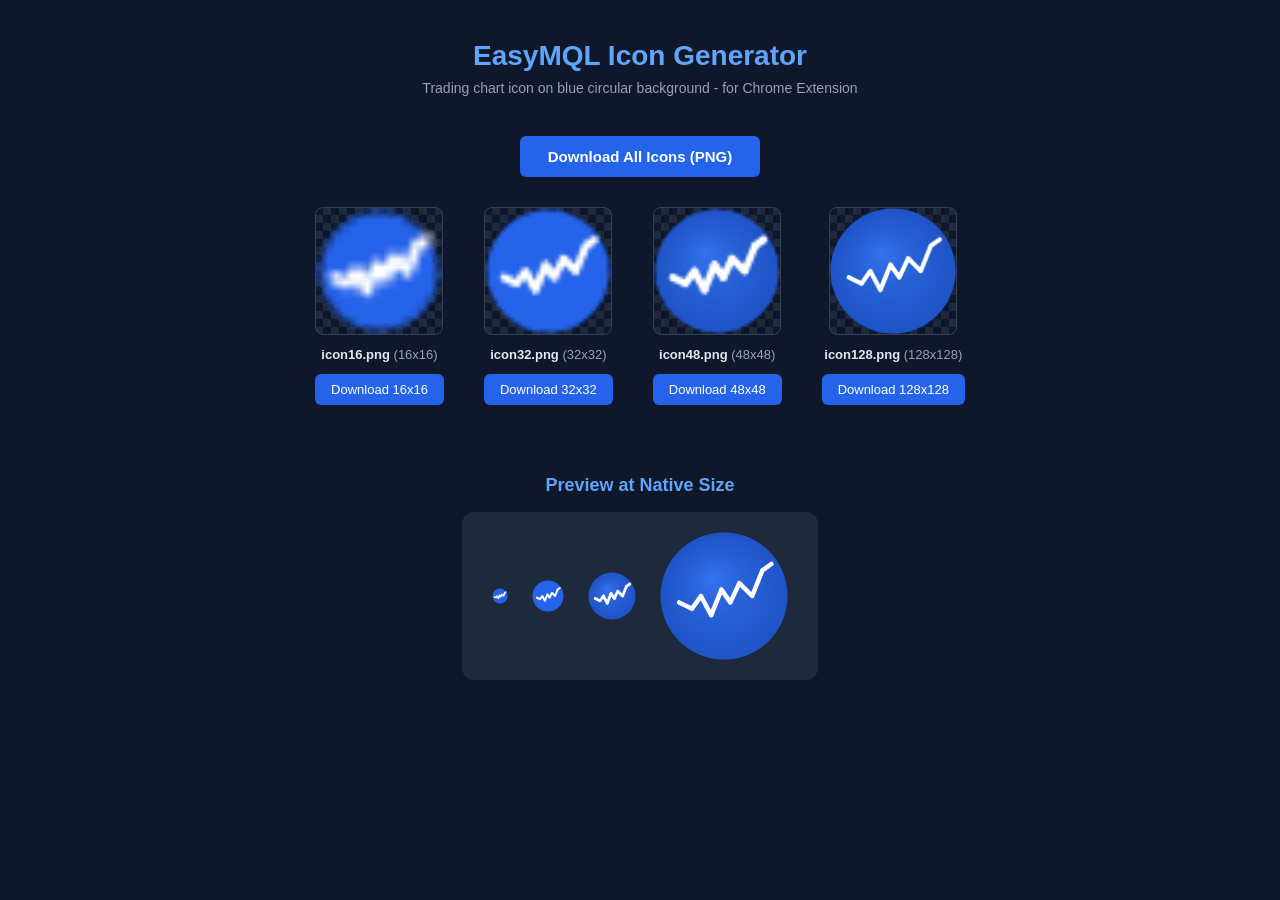
==== chrome-extension/icons/icon-generator.html @ ea66d167 "Add Chrome extension for Trading Assistant Complete Google Chrome extension (Manifest V3) with:  - C" ====
<!DOCTYPE html>
<html lang="en">
<head>
    <meta charset="UTF-8">
    <meta name="viewport" content="width=device-width, initial-scale=1.0">
    <title>EasyMQL Icon Generator</title>
    <style>
        * { margin: 0; padding: 0; box-sizing: border-box; }
        body {
            font-family: -apple-system, BlinkMacSystemFont, 'Segoe UI', Roboto, sans-serif;
            background: #0f172a;
            color: #e2e8f0;
            padding: 40px;
            display: flex;
            flex-direction: column;
            align-items: center;
            min-height: 100vh;
        }
        h1 {
            font-size: 28px;
            margin-bottom: 8px;
            color: #60a5fa;
        }
        .subtitle {
            color: #94a3b8;
            margin-bottom: 40px;
            font-size: 14px;
        }
        .icons-grid {
            display: flex;
            gap: 40px;
            align-items: flex-end;
            flex-wrap: wrap;
            justify-content: center;
            margin-bottom: 40px;
        }
        .icon-item {
            display: flex;
            flex-direction: column;
            align-items: center;
            gap: 12px;
        }
        .icon-item canvas {
            border: 1px solid #334155;
            border-radius: 8px;
            background: repeating-conic-gradient(#1e293b 0% 25%, #0f172a 0% 50%) 50% / 16px 16px;
        }
        .icon-label {
            font-size: 13px;
            color: #94a3b8;
        }
        .icon-label strong {
            color: #e2e8f0;
        }
        button {
            background: #2563eb;
            color: white;
            border: none;
            padding: 8px 16px;
            border-radius: 6px;
            cursor: pointer;
            font-size: 13px;
            transition: background 0.15s;
        }
        button:hover { background: #1d4ed8; }
        .download-all {
            padding: 12px 28px;
            font-size: 15px;
            font-weight: 600;
            margin-bottom: 30px;
        }
        .preview-section {
            margin-top: 30px;
            text-align: center;
        }
        .preview-section h2 {
            font-size: 18px;
            color: #60a5fa;
            margin-bottom: 16px;
        }
        .preview-row {
            display: flex;
            gap: 24px;
            justify-content: center;
            align-items: center;
            background: #1e293b;
            padding: 20px 30px;
            border-radius: 12px;
        }
        .preview-row img {
            image-rendering: pixelated;
        }
    </style>
</head>
<body>
    <h1>EasyMQL Icon Generator</h1>
    <p class="subtitle">Trading chart icon on blue circular background - for Chrome Extension</p>

    <button class="download-all" onclick="downloadAll()">Download All Icons (PNG)</button>

    <div class="icons-grid" id="iconsGrid"></div>

    <div class="preview-section">
        <h2>Preview at Native Size</h2>
        <div class="preview-row" id="previewRow"></div>
    </div>

    <script>
        const SIZES = [16, 32, 48, 128];

        // Chart polyline points (normalized 0..1 coordinates)
        const CHART_POINTS = [
            [0.15, 0.55],
            [0.25, 0.60],
            [0.32, 0.50],
            [0.40, 0.65],
            [0.48, 0.45],
            [0.55, 0.55],
            [0.62, 0.40],
            [0.72, 0.50],
            [0.80, 0.30],
            [0.87, 0.25],
        ];

        function drawIcon(canvas, size) {
            canvas.width = size;
            canvas.height = size;
            const ctx = canvas.getContext('2d');

            // Clear
            ctx.clearRect(0, 0, size, size);

            // Draw blue circle background
            ctx.beginPath();
            ctx.arc(size / 2, size / 2, size / 2 - 0.5, 0, Math.PI * 2);
            ctx.fillStyle = '#2563eb';
            ctx.fill();

            // Subtle inner shadow / gradient for depth
            if (size >= 48) {
                const grad = ctx.createRadialGradient(
                    size * 0.4, size * 0.35, 0,
                    size / 2, size / 2, size / 2
                );
                grad.addColorStop(0, 'rgba(96, 165, 250, 0.25)');
                grad.addColorStop(1, 'rgba(0, 0, 0, 0.15)');
                ctx.beginPath();
                ctx.arc(size / 2, size / 2, size / 2 - 0.5, 0, Math.PI * 2);
                ctx.fillStyle = grad;
                ctx.fill();
            }

            // Scale chart points
            const scaledPoints = CHART_POINTS.map(([x, y]) => [x * size, y * size]);

            // Determine line width
            let lineWidth;
            if (size <= 16) lineWidth = 1.5;
            else if (size <= 32) lineWidth = 2.0;
            else if (size <= 48) lineWidth = 2.8;
            else lineWidth = 4.5;

            // Draw chart polyline
            ctx.beginPath();
            ctx.moveTo(scaledPoints[0][0], scaledPoints[0][1]);
            for (let i = 1; i < scaledPoints.length; i++) {
                ctx.lineTo(scaledPoints[i][0], scaledPoints[i][1]);
            }
            ctx.strokeStyle = 'white';
            ctx.lineWidth = lineWidth;
            ctx.lineCap = 'round';
            ctx.lineJoin = 'round';
            ctx.stroke();

            // Draw dot markers on larger sizes
            if (size >= 48) {
                const dotRadius = lineWidth * 0.45;
                scaledPoints.forEach(([x, y]) => {
                    ctx.beginPath();
                    ctx.arc(x, y, dotRadius, 0, Math.PI * 2);
                    ctx.fillStyle = 'white';
                    ctx.fill();
                });
            }
        }

        function downloadCanvas(canvas, filename) {
            const link = document.createElement('a');
            link.download = filename;
            link.href = canvas.toDataURL('image/png');
            link.click();
        }

        function downloadAll() {
            SIZES.forEach(size => {
                const canvas = document.getElementById(`canvas-${size}`);
                setTimeout(() => downloadCanvas(canvas, `icon${size}.png`), size * 2);
            });
        }

        // Build the UI
        const grid = document.getElementById('iconsGrid');
        const previewRow = document.getElementById('previewRow');

        SIZES.forEach(size => {
            // Create display canvas (scaled up for visibility)
            const displaySize = Math.max(size, 128);
            const item = document.createElement('div');
            item.className = 'icon-item';

            const canvas = document.createElement('canvas');
            canvas.id = `canvas-${size}`;
            canvas.style.width = displaySize + 'px';
            canvas.style.height = displaySize + 'px';
            drawIcon(canvas, size);

            const label = document.createElement('div');
            label.className = 'icon-label';
            label.innerHTML = `<strong>icon${size}.png</strong> (${size}x${size})`;

            const btn = document.createElement('button');
            btn.textContent = `Download ${size}x${size}`;
            btn.onclick = () => downloadCanvas(canvas, `icon${size}.png`);

            item.appendChild(canvas);
            item.appendChild(label);
            item.appendChild(btn);
            grid.appendChild(item);

            // Native-size preview
            const previewCanvas = document.createElement('canvas');
            drawIcon(previewCanvas, size);
            previewCanvas.style.width = size + 'px';
            previewCanvas.style.height = size + 'px';
            previewRow.appendChild(previewCanvas);
        });
    </script>
</body>
</html>
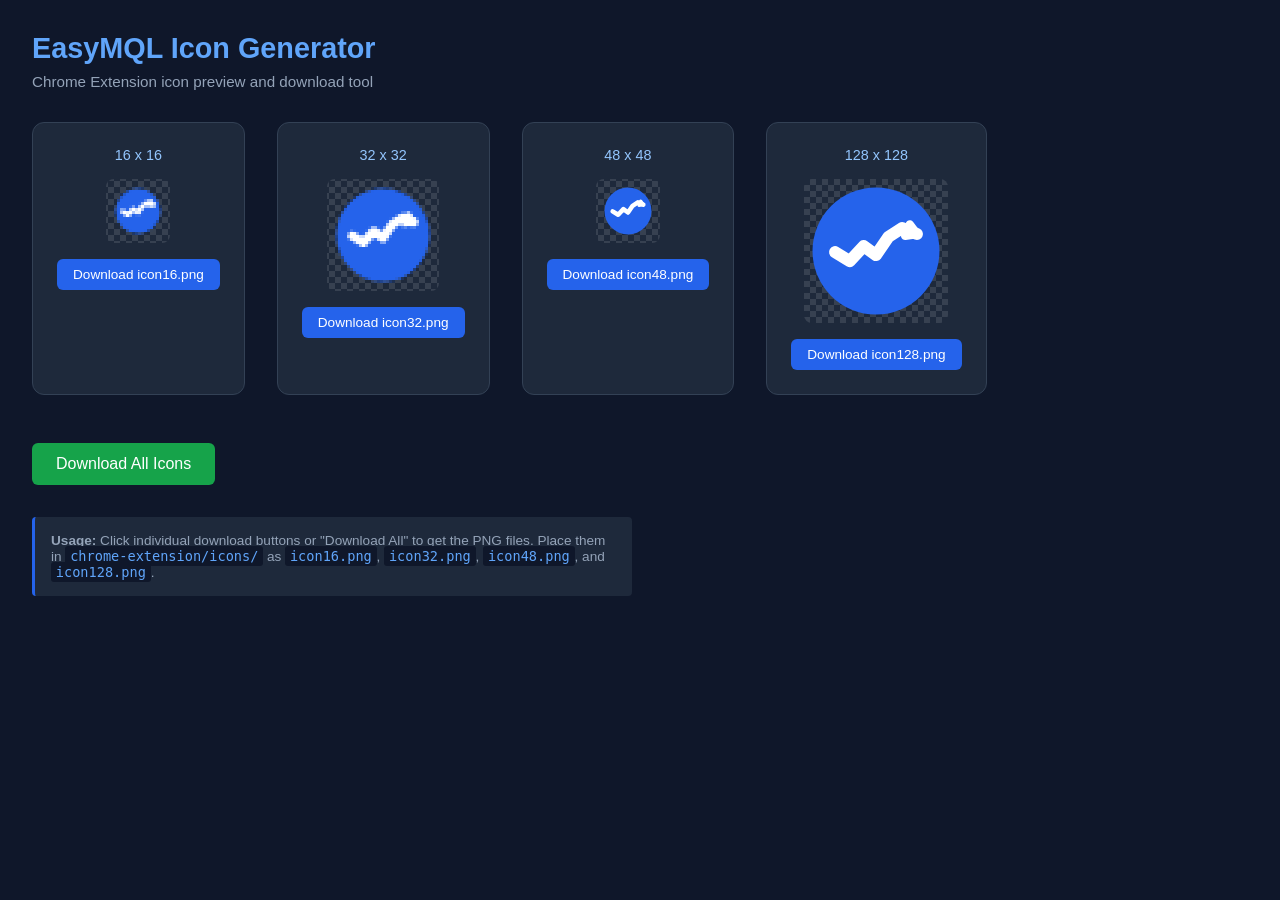
==== commit c974b387: "Regenerate extension icons with improved anti-aliasing Updated PNG icons with proper alpha-blended a" ====
--- a/chrome-extension/icons/icon-generator.html
+++ b/chrome-extension/icons/icon-generator.html
@@ -10,230 +10,247 @@
             font-family: -apple-system, BlinkMacSystemFont, 'Segoe UI', Roboto, sans-serif;
             background: #0f172a;
             color: #e2e8f0;
-            padding: 40px;
+            padding: 2rem;
+            min-height: 100vh;
+        }
+        h1 {
+            font-size: 1.8rem;
+            margin-bottom: 0.5rem;
+            color: #60a5fa;
+        }
+        .subtitle {
+            color: #94a3b8;
+            margin-bottom: 2rem;
+            font-size: 0.95rem;
+        }
+        .icons-grid {
+            display: flex;
+            flex-wrap: wrap;
+            gap: 2rem;
+            margin-bottom: 2rem;
+        }
+        .icon-card {
+            background: #1e293b;
+            border: 1px solid #334155;
+            border-radius: 12px;
+            padding: 1.5rem;
             display: flex;
             flex-direction: column;
             align-items: center;
-            min-height: 100vh;
-        }
-        h1 {
-            font-size: 28px;
-            margin-bottom: 8px;
-            color: #60a5fa;
-        }
-        .subtitle {
-            color: #94a3b8;
-            margin-bottom: 40px;
-            font-size: 14px;
-        }
-        .icons-grid {
+            gap: 1rem;
+        }
+        .icon-card h3 {
+            color: #93c5fd;
+            font-size: 0.9rem;
+            font-weight: 500;
+        }
+        .canvas-wrapper {
+            background: repeating-conic-gradient(#374151 0% 25%, #1e293b 0% 50%) 50% / 12px 12px;
+            border-radius: 8px;
+            padding: 8px;
             display: flex;
-            gap: 40px;
-            align-items: flex-end;
-            flex-wrap: wrap;
+            align-items: center;
             justify-content: center;
-            margin-bottom: 40px;
-        }
-        .icon-item {
-            display: flex;
-            flex-direction: column;
-            align-items: center;
-            gap: 12px;
-        }
-        .icon-item canvas {
-            border: 1px solid #334155;
-            border-radius: 8px;
-            background: repeating-conic-gradient(#1e293b 0% 25%, #0f172a 0% 50%) 50% / 16px 16px;
-        }
-        .icon-label {
-            font-size: 13px;
-            color: #94a3b8;
-        }
-        .icon-label strong {
-            color: #e2e8f0;
-        }
-        button {
+        }
+        canvas {
+            display: block;
+            image-rendering: pixelated;
+        }
+        .preview-large canvas {
+            image-rendering: auto;
+        }
+        .btn {
             background: #2563eb;
             color: white;
             border: none;
-            padding: 8px 16px;
+            padding: 0.5rem 1rem;
             border-radius: 6px;
             cursor: pointer;
-            font-size: 13px;
-            transition: background 0.15s;
-        }
-        button:hover { background: #1d4ed8; }
-        .download-all {
-            padding: 12px 28px;
-            font-size: 15px;
-            font-weight: 600;
-            margin-bottom: 30px;
-        }
-        .preview-section {
-            margin-top: 30px;
-            text-align: center;
-        }
-        .preview-section h2 {
-            font-size: 18px;
+            font-size: 0.85rem;
+            font-weight: 500;
+            transition: background 0.2s;
+        }
+        .btn:hover { background: #1d4ed8; }
+        .btn-all {
+            background: #16a34a;
+            padding: 0.75rem 1.5rem;
+            font-size: 1rem;
+            margin-top: 1rem;
+        }
+        .btn-all:hover { background: #15803d; }
+        .info {
+            margin-top: 2rem;
+            padding: 1rem;
+            background: #1e293b;
+            border-left: 3px solid #2563eb;
+            border-radius: 4px;
+            font-size: 0.85rem;
+            color: #94a3b8;
+            max-width: 600px;
+        }
+        .info code {
             color: #60a5fa;
-            margin-bottom: 16px;
-        }
-        .preview-row {
-            display: flex;
-            gap: 24px;
-            justify-content: center;
-            align-items: center;
-            background: #1e293b;
-            padding: 20px 30px;
-            border-radius: 12px;
-        }
-        .preview-row img {
-            image-rendering: pixelated;
+            background: #0f172a;
+            padding: 0.1rem 0.3rem;
+            border-radius: 3px;
         }
     </style>
 </head>
 <body>
     <h1>EasyMQL Icon Generator</h1>
-    <p class="subtitle">Trading chart icon on blue circular background - for Chrome Extension</p>
-
-    <button class="download-all" onclick="downloadAll()">Download All Icons (PNG)</button>
+    <p class="subtitle">Chrome Extension icon preview and download tool</p>
 
     <div class="icons-grid" id="iconsGrid"></div>
 
-    <div class="preview-section">
-        <h2>Preview at Native Size</h2>
-        <div class="preview-row" id="previewRow"></div>
+    <button class="btn btn-all" onclick="downloadAll()">Download All Icons</button>
+
+    <div class="info">
+        <p><strong>Usage:</strong> Click individual download buttons or "Download All" to get
+        the PNG files. Place them in <code>chrome-extension/icons/</code> as
+        <code>icon16.png</code>, <code>icon32.png</code>, <code>icon48.png</code>,
+        and <code>icon128.png</code>.</p>
     </div>
 
     <script>
-        const SIZES = [16, 32, 48, 128];
-
-        // Chart polyline points (normalized 0..1 coordinates)
-        const CHART_POINTS = [
-            [0.15, 0.55],
-            [0.25, 0.60],
-            [0.32, 0.50],
-            [0.40, 0.65],
-            [0.48, 0.45],
-            [0.55, 0.55],
-            [0.62, 0.40],
-            [0.72, 0.50],
-            [0.80, 0.30],
-            [0.87, 0.25],
-        ];
-
-        function drawIcon(canvas, size) {
-            canvas.width = size;
-            canvas.height = size;
-            const ctx = canvas.getContext('2d');
-
-            // Clear
-            ctx.clearRect(0, 0, size, size);
-
-            // Draw blue circle background
+    const SIZES = [16, 32, 48, 128];
+    const BG_COLOR = '#2563eb';
+    const LINE_COLOR = '#ffffff';
+
+    // Normalized chart points (x: 0-1, y: 0-1 where 0=top)
+    const CHART_POINTS = [
+        [0.00, 0.55],
+        [0.18, 0.70],
+        [0.35, 0.45],
+        [0.50, 0.60],
+        [0.65, 0.30],
+        [0.82, 0.15],
+        [1.00, 0.25],
+    ];
+
+    function drawIcon(canvas, size) {
+        canvas.width = size;
+        canvas.height = size;
+        const ctx = canvas.getContext('2d');
+
+        // Clear
+        ctx.clearRect(0, 0, size, size);
+
+        // Blue circle background
+        const cx = size / 2;
+        const cy = size / 2;
+        const radius = size / 2 - 0.5;
+
+        ctx.beginPath();
+        ctx.arc(cx, cy, radius, 0, Math.PI * 2);
+        ctx.fillStyle = BG_COLOR;
+        ctx.fill();
+
+        // Chart polyline
+        const margin = 0.18;
+        const chartLeft = margin * size;
+        const chartRight = (1 - margin) * size;
+        const chartTop = 0.25 * size;
+        const chartBottom = 0.72 * size;
+        const cw = chartRight - chartLeft;
+        const ch = chartBottom - chartTop;
+
+        const points = CHART_POINTS.map(([nx, ny]) => [
+            chartLeft + nx * cw,
+            chartTop + ny * ch,
+        ]);
+
+        const lineWidth = Math.max(1.2, (size / 16) * 1.5);
+
+        ctx.beginPath();
+        ctx.moveTo(points[0][0], points[0][1]);
+        for (let i = 1; i < points.length; i++) {
+            ctx.lineTo(points[i][0], points[i][1]);
+        }
+        ctx.strokeStyle = LINE_COLOR;
+        ctx.lineWidth = lineWidth;
+        ctx.lineCap = 'round';
+        ctx.lineJoin = 'round';
+        ctx.stroke();
+
+        // Arrowhead at the end
+        const last = points[points.length - 2];
+        const end = points[points.length - 1];
+        const dx = end[0] - last[0];
+        const dy = end[1] - last[1];
+        const segLen = Math.sqrt(dx * dx + dy * dy);
+        if (segLen > 0) {
+            const ndx = dx / segLen;
+            const ndy = dy / segLen;
+            const arrowLen = size * 0.08;
+            const pxN = -ndy;
+            const pyN = ndx;
+
+            const baseX = end[0] - ndx * arrowLen;
+            const baseY = end[1] - ndy * arrowLen;
+            const wing1 = [baseX + pxN * arrowLen * 0.6, baseY + pyN * arrowLen * 0.6];
+            const wing2 = [baseX - pxN * arrowLen * 0.6, baseY - pyN * arrowLen * 0.6];
+
             ctx.beginPath();
-            ctx.arc(size / 2, size / 2, size / 2 - 0.5, 0, Math.PI * 2);
-            ctx.fillStyle = '#2563eb';
-            ctx.fill();
-
-            // Subtle inner shadow / gradient for depth
-            if (size >= 48) {
-                const grad = ctx.createRadialGradient(
-                    size * 0.4, size * 0.35, 0,
-                    size / 2, size / 2, size / 2
-                );
-                grad.addColorStop(0, 'rgba(96, 165, 250, 0.25)');
-                grad.addColorStop(1, 'rgba(0, 0, 0, 0.15)');
-                ctx.beginPath();
-                ctx.arc(size / 2, size / 2, size / 2 - 0.5, 0, Math.PI * 2);
-                ctx.fillStyle = grad;
-                ctx.fill();
+            ctx.moveTo(end[0], end[1]);
+            ctx.lineTo(wing1[0], wing1[1]);
+            ctx.moveTo(end[0], end[1]);
+            ctx.lineTo(wing2[0], wing2[1]);
+            ctx.lineWidth = Math.max(1.0, lineWidth * 0.7);
+            ctx.lineCap = 'round';
+            ctx.strokeStyle = LINE_COLOR;
+            ctx.stroke();
+        }
+    }
+
+    function downloadCanvas(canvas, filename) {
+        const link = document.createElement('a');
+        link.download = filename;
+        link.href = canvas.toDataURL('image/png');
+        link.click();
+    }
+
+    function downloadAll() {
+        SIZES.forEach(size => {
+            const canvas = document.getElementById(`canvas-${size}`);
+            if (canvas) {
+                setTimeout(() => downloadCanvas(canvas, `icon${size}.png`), size * 2);
             }
-
-            // Scale chart points
-            const scaledPoints = CHART_POINTS.map(([x, y]) => [x * size, y * size]);
-
-            // Determine line width
-            let lineWidth;
-            if (size <= 16) lineWidth = 1.5;
-            else if (size <= 32) lineWidth = 2.0;
-            else if (size <= 48) lineWidth = 2.8;
-            else lineWidth = 4.5;
-
-            // Draw chart polyline
-            ctx.beginPath();
-            ctx.moveTo(scaledPoints[0][0], scaledPoints[0][1]);
-            for (let i = 1; i < scaledPoints.length; i++) {
-                ctx.lineTo(scaledPoints[i][0], scaledPoints[i][1]);
-            }
-            ctx.strokeStyle = 'white';
-            ctx.lineWidth = lineWidth;
-            ctx.lineCap = 'round';
-            ctx.lineJoin = 'round';
-            ctx.stroke();
-
-            // Draw dot markers on larger sizes
-            if (size >= 48) {
-                const dotRadius = lineWidth * 0.45;
-                scaledPoints.forEach(([x, y]) => {
-                    ctx.beginPath();
-                    ctx.arc(x, y, dotRadius, 0, Math.PI * 2);
-                    ctx.fillStyle = 'white';
-                    ctx.fill();
-                });
-            }
-        }
-
-        function downloadCanvas(canvas, filename) {
-            const link = document.createElement('a');
-            link.download = filename;
-            link.href = canvas.toDataURL('image/png');
-            link.click();
-        }
-
-        function downloadAll() {
-            SIZES.forEach(size => {
-                const canvas = document.getElementById(`canvas-${size}`);
-                setTimeout(() => downloadCanvas(canvas, `icon${size}.png`), size * 2);
-            });
-        }
-
-        // Build the UI
-        const grid = document.getElementById('iconsGrid');
-        const previewRow = document.getElementById('previewRow');
-
-        SIZES.forEach(size => {
-            // Create display canvas (scaled up for visibility)
-            const displaySize = Math.max(size, 128);
-            const item = document.createElement('div');
-            item.className = 'icon-item';
-
-            const canvas = document.createElement('canvas');
-            canvas.id = `canvas-${size}`;
-            canvas.style.width = displaySize + 'px';
-            canvas.style.height = displaySize + 'px';
-            drawIcon(canvas, size);
-
-            const label = document.createElement('div');
-            label.className = 'icon-label';
-            label.innerHTML = `<strong>icon${size}.png</strong> (${size}x${size})`;
-
-            const btn = document.createElement('button');
-            btn.textContent = `Download ${size}x${size}`;
-            btn.onclick = () => downloadCanvas(canvas, `icon${size}.png`);
-
-            item.appendChild(canvas);
-            item.appendChild(label);
-            item.appendChild(btn);
-            grid.appendChild(item);
-
-            // Native-size preview
-            const previewCanvas = document.createElement('canvas');
-            drawIcon(previewCanvas, size);
-            previewCanvas.style.width = size + 'px';
-            previewCanvas.style.height = size + 'px';
-            previewRow.appendChild(previewCanvas);
         });
+    }
+
+    // Build UI
+    const grid = document.getElementById('iconsGrid');
+    SIZES.forEach(size => {
+        const card = document.createElement('div');
+        card.className = 'icon-card';
+
+        const title = document.createElement('h3');
+        title.textContent = `${size} x ${size}`;
+
+        const wrapper = document.createElement('div');
+        wrapper.className = 'canvas-wrapper' + (size >= 48 ? ' preview-large' : '');
+
+        const canvas = document.createElement('canvas');
+        canvas.id = `canvas-${size}`;
+        // Display size: show small icons scaled up for visibility
+        const displaySize = size < 48 ? size * 3 : size;
+        canvas.style.width = displaySize + 'px';
+        canvas.style.height = displaySize + 'px';
+
+        wrapper.appendChild(canvas);
+
+        const btn = document.createElement('button');
+        btn.className = 'btn';
+        btn.textContent = `Download icon${size}.png`;
+        btn.onclick = () => downloadCanvas(canvas, `icon${size}.png`);
+
+        card.appendChild(title);
+        card.appendChild(wrapper);
+        card.appendChild(btn);
+        grid.appendChild(card);
+
+        drawIcon(canvas, size);
+    });
     </script>
 </body>
 </html>
